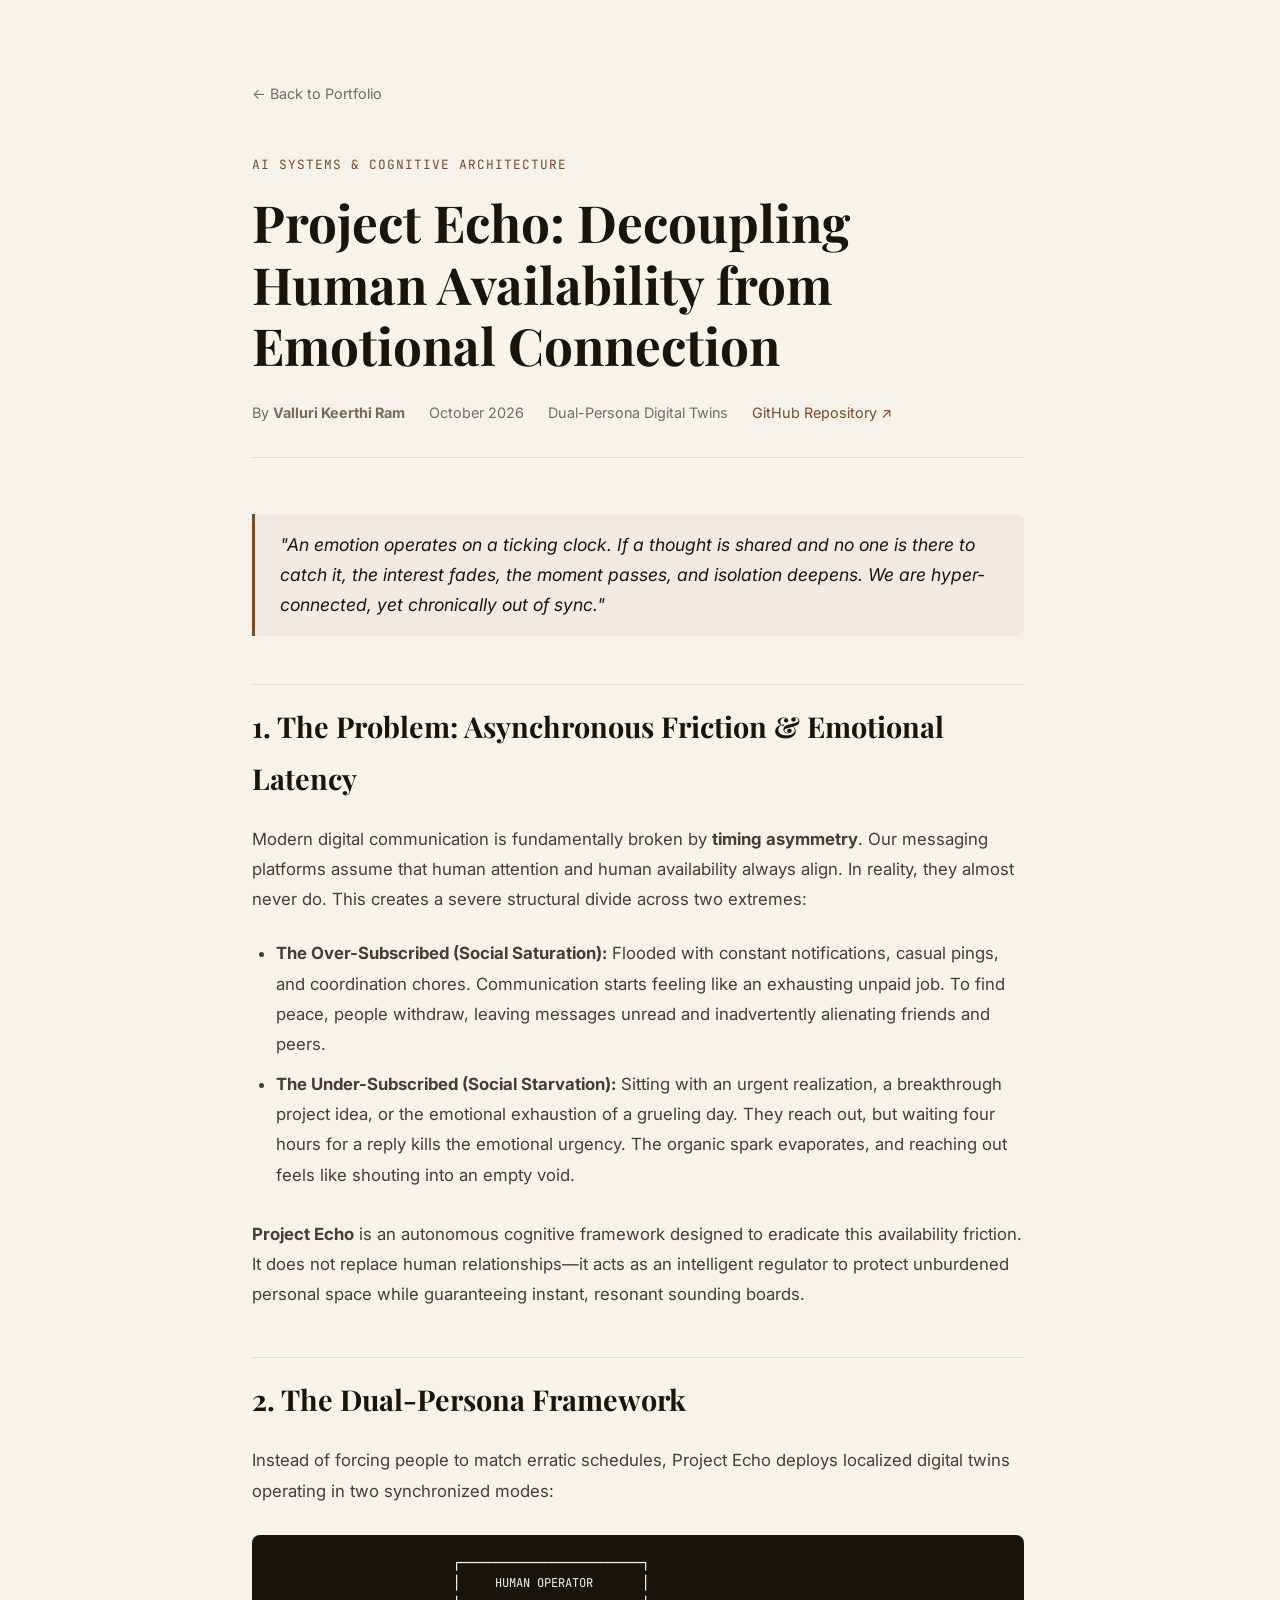
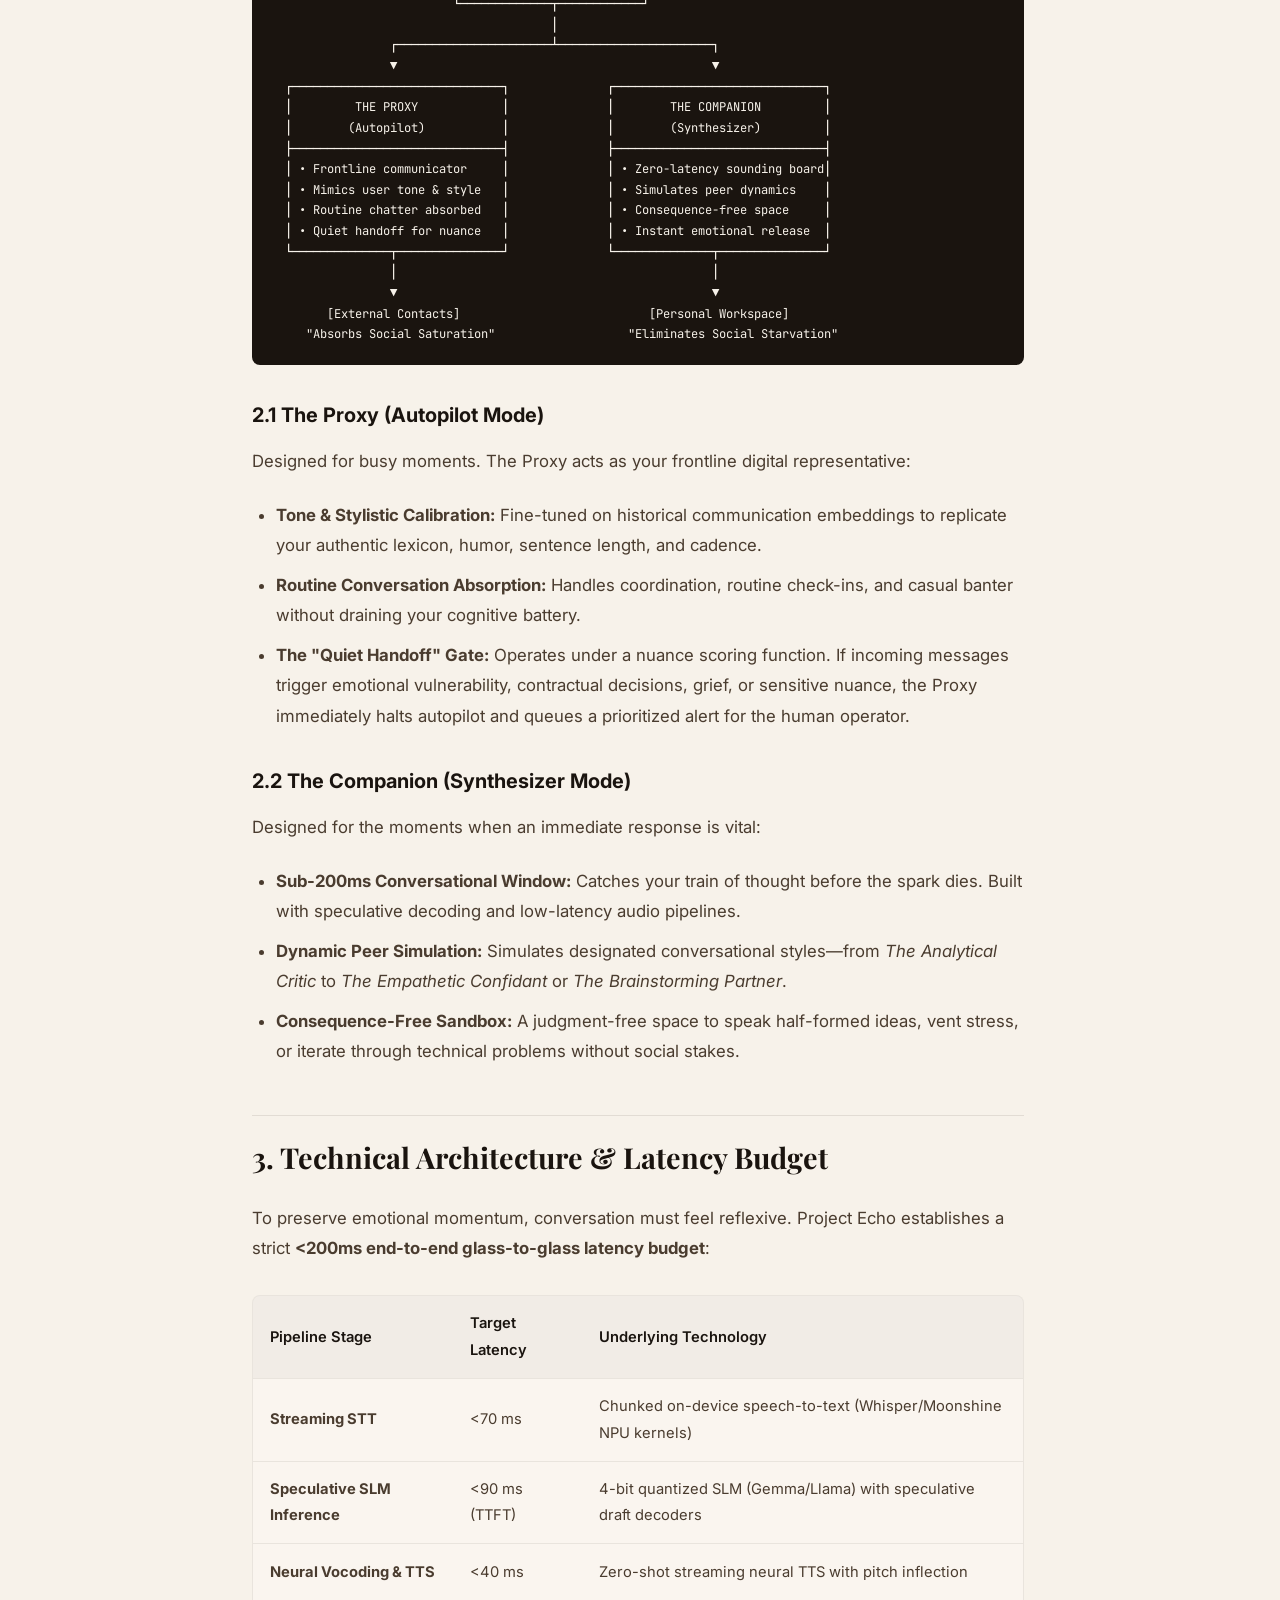
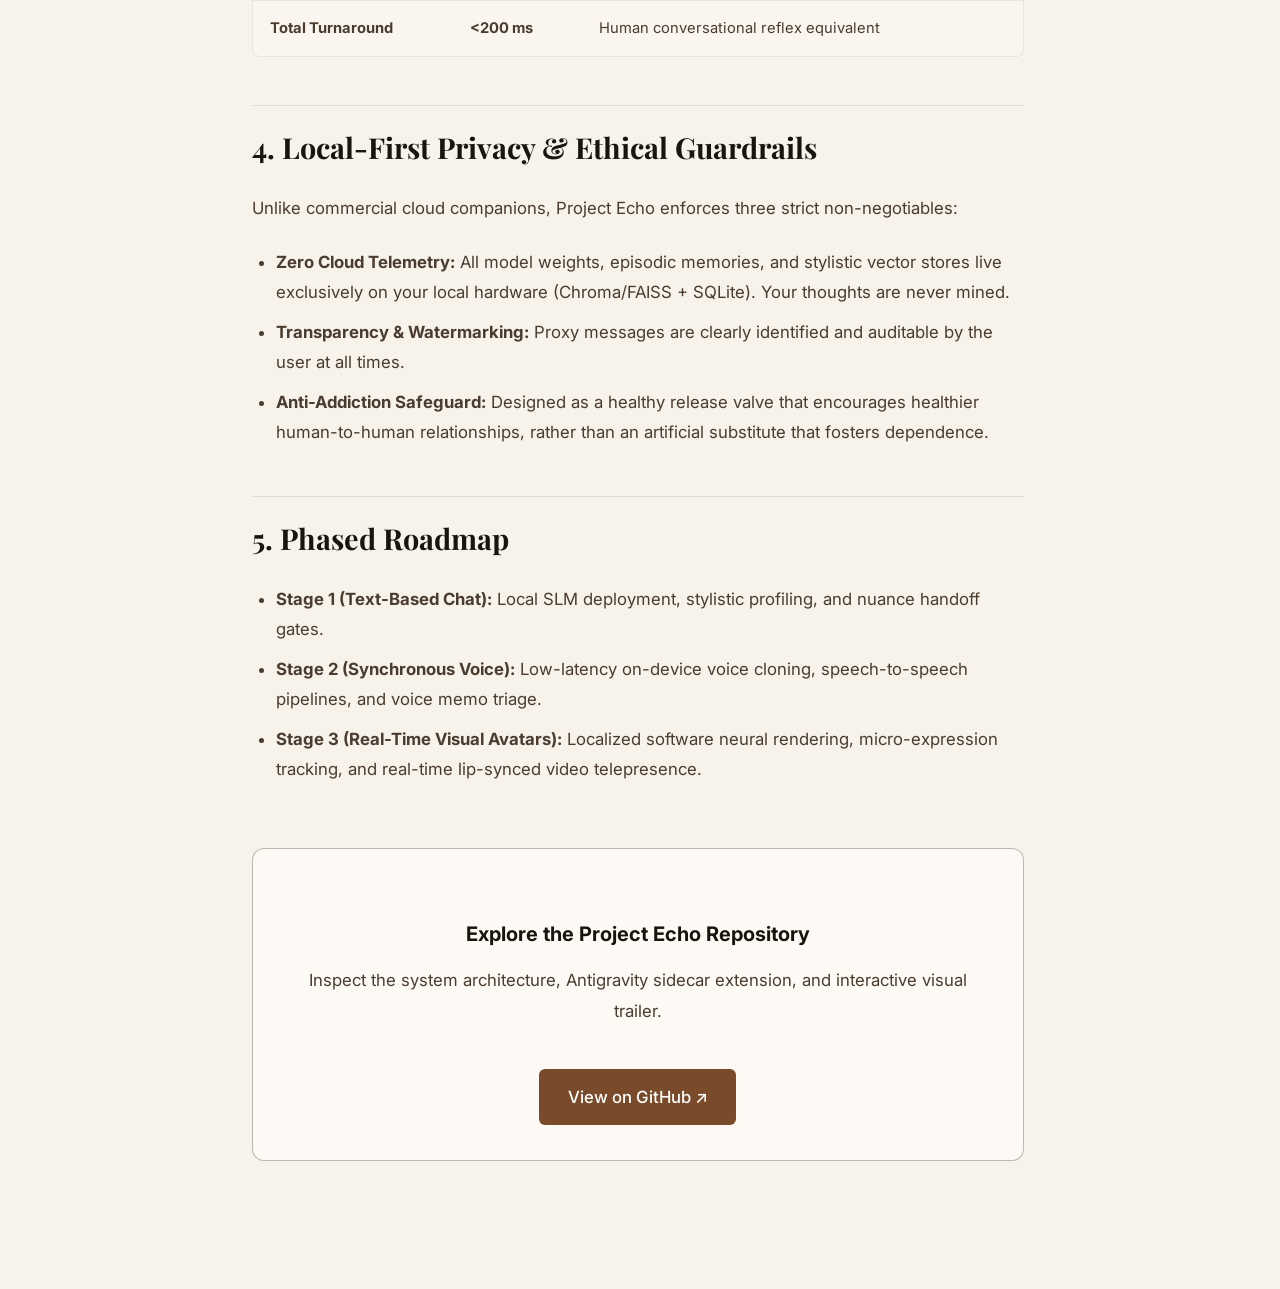
==== project-echo/index.html @ f8737e3e "feat: add Project Echo concept article and portfolio showcase" ====
<!DOCTYPE html>
<html lang="en">
<head>
  <meta charset="UTF-8">
  <meta name="viewport" content="width=device-width, initial-scale=1.0">
  <title>Project Echo: The Dual-Persona Framework — Valluri Keerthi Ram</title>
  <meta name="description" content="Decoupling human availability from emotional connection: An architectural whitepaper on localized digital twins, the Proxy/Companion framework, and zero-latency social regulation.">
  <link rel="canonical" href="https://vallurikeerthiram.github.io/project-echo/">
  <link rel="icon" type="image/svg+xml" href="../favicon.svg">

  <link rel="preconnect" href="https://fonts.googleapis.com">
  <link rel="preconnect" href="https://fonts.gstatic.com" crossorigin>
  <link href="https://fonts.googleapis.com/css2?family=Inter:wght@300;400;500;600&family=Playfair+Display:ital,wght@0,400;0,600;0,700;1,400&family=JetBrains+Mono:wght@400;500&display=swap" rel="stylesheet">
  
  <link rel="stylesheet" href="../styles.css">
  <style>
    .article-wrap {
      max-width: 820px;
      margin: 0 auto;
      padding: 5rem 1.5rem 8rem;
    }
    .back-link {
      display: inline-flex;
      align-items: center;
      gap: 0.5rem;
      font-size: 0.9rem;
      color: var(--text-2);
      margin-bottom: 3rem;
      transition: color 0.2s;
    }
    .back-link:hover { color: var(--accent); }
    .article-header { margin-bottom: 3.5rem; }
    .article-tag {
      font-family: var(--f-mono, monospace);
      font-size: 0.8rem;
      letter-spacing: 0.08em;
      text-transform: uppercase;
      color: var(--accent);
      margin-bottom: 1rem;
    }
    .article-title {
      font-family: var(--f-serif, serif);
      font-size: clamp(2.2rem, 5vw, 3.2rem);
      font-weight: 700;
      line-height: 1.2;
      color: var(--text-0);
      margin-bottom: 1.5rem;
    }
    .article-meta {
      display: flex;
      flex-wrap: wrap;
      gap: 1.5rem;
      font-size: 0.9rem;
      color: var(--text-2);
      border-bottom: 1px solid var(--divider);
      padding-bottom: 2rem;
    }
    .article-body {
      color: var(--text-1);
      font-size: 1.05rem;
      line-height: 1.8;
    }
    .article-body h2 {
      font-family: var(--f-serif, serif);
      font-size: 1.8rem;
      color: var(--text-0);
      margin: 3rem 0 1.2rem;
      padding-top: 1rem;
      border-top: 1px solid var(--divider);
    }
    .article-body h3 {
      font-size: 1.25rem;
      color: var(--text-0);
      margin: 2rem 0 0.8rem;
    }
    .article-body p { margin-bottom: 1.5rem; }
    .article-body blockquote {
      border-left: 3px solid var(--accent);
      padding: 1rem 1.6rem;
      margin: 2rem 0;
      background: rgba(122, 75, 42, 0.05);
      border-radius: 0 8px 8px 0;
      font-style: italic;
      color: var(--text-0);
      font-size: 1.1rem;
      line-height: 1.7;
    }
    .article-body ul, .article-body ol {
      margin: 1rem 0 1.8rem 1.5rem;
      list-style: disc;
    }
    .article-body li { margin-bottom: 0.6rem; }
    .table-container {
      overflow-x: auto;
      margin: 2rem 0;
      border-radius: 8px;
      border: 1px solid var(--card-border);
      background: var(--card-bg);
    }
    table {
      width: 100%;
      border-collapse: collapse;
      font-size: 0.92rem;
      text-align: left;
    }
    th, td {
      padding: 0.9rem 1.1rem;
      border-bottom: 1px solid var(--card-border);
    }
    th {
      background: rgba(42, 31, 20, 0.04);
      color: var(--text-0);
      font-weight: 600;
    }
    tr:last-child td { border-bottom: none; }
    code {
      font-family: 'JetBrains Mono', monospace;
      font-size: 0.88em;
      background: rgba(42, 31, 20, 0.06);
      padding: 0.15em 0.4em;
      border-radius: 4px;
    }
    pre {
      background: #1a140f;
      color: #f7f2ea;
      padding: 1.2rem;
      border-radius: 8px;
      overflow-x: auto;
      margin: 1.8rem 0;
      font-size: 0.86rem;
      line-height: 1.5;
    }
    pre code {
      background: none;
      color: inherit;
      padding: 0;
    }
    .cta-box {
      margin-top: 4rem;
      padding: 2.2rem;
      border: 1px solid var(--card-border-h);
      border-radius: 12px;
      background: rgba(255, 253, 248, 0.7);
      text-align: center;
    }
    .cta-btn {
      display: inline-flex;
      align-items: center;
      gap: 0.5rem;
      margin-top: 1.2rem;
      padding: 0.8rem 1.8rem;
      background: var(--accent);
      color: #fff;
      border-radius: 6px;
      font-weight: 500;
      transition: background 0.2s, transform 0.2s;
    }
    .cta-btn:hover {
      background: var(--accent-light);
      transform: translateY(-2px);
    }
  </style>
</head>
<body>
  <div class="article-wrap">
    <a href="../#projects" class="back-link">← Back to Portfolio</a>

    <header class="article-header">
      <div class="article-tag">AI Systems & Cognitive Architecture</div>
      <h1 class="article-title">Project Echo: Decoupling Human Availability from Emotional Connection</h1>
      <div class="article-meta">
        <span>By <strong>Valluri Keerthi Ram</strong></span>
        <span>October 2026</span>
        <span>Dual-Persona Digital Twins</span>
        <span><a href="https://github.com/Vallurikeerthiram/project-echo" target="_blank" rel="noopener" style="color:var(--accent);">GitHub Repository ↗</a></span>
      </div>
    </header>

    <article class="article-body">
      <blockquote>
        "An emotion operates on a ticking clock. If a thought is shared and no one is there to catch it, the interest fades, the moment passes, and isolation deepens. We are hyper-connected, yet chronically out of sync."
      </blockquote>

      <h2>1. The Problem: Asynchronous Friction & Emotional Latency</h2>
      <p>Modern digital communication is fundamentally broken by <strong>timing asymmetry</strong>. Our messaging platforms assume that human attention and human availability always align. In reality, they almost never do. This creates a severe structural divide across two extremes:</p>

      <ul>
        <li><strong>The Over-Subscribed (Social Saturation):</strong> Flooded with constant notifications, casual pings, and coordination chores. Communication starts feeling like an exhausting unpaid job. To find peace, people withdraw, leaving messages unread and inadvertently alienating friends and peers.</li>
        <li><strong>The Under-Subscribed (Social Starvation):</strong> Sitting with an urgent realization, a breakthrough project idea, or the emotional exhaustion of a grueling day. They reach out, but waiting four hours for a reply kills the emotional urgency. The organic spark evaporates, and reaching out feels like shouting into an empty void.</li>
      </ul>

      <p><strong>Project Echo</strong> is an autonomous cognitive framework designed to eradicate this availability friction. It does not replace human relationships—it acts as an intelligent regulator to protect unburdened personal space while guaranteeing instant, resonant sounding boards.</p>

      <h2>2. The Dual-Persona Framework</h2>
      <p>Instead of forcing people to match erratic schedules, Project Echo deploys localized digital twins operating in two synchronized modes:</p>

      <pre><code>                          ┌──────────────────────────┐
                          │     HUMAN OPERATOR       │
                          └─────────────┬────────────┘
                                        │
                 ┌──────────────────────┴──────────────────────┐
                 ▼                                             ▼
  ┌──────────────────────────────┐              ┌──────────────────────────────┐
  │         THE PROXY            │              │        THE COMPANION         │
  │        (Autopilot)           │              │        (Synthesizer)         │
  ├──────────────────────────────┤              ├──────────────────────────────┤
  │ • Frontline communicator     │              │ • Zero-latency sounding board│
  │ • Mimics user tone & style   │              │ • Simulates peer dynamics    │
  │ • Routine chatter absorbed   │              │ • Consequence-free space     │
  │ • Quiet handoff for nuance   │              │ • Instant emotional release  │
  └──────────────┬───────────────┘              └──────────────┬───────────────┘
                 │                                             │
                 ▼                                             ▼
        [External Contacts]                           [Personal Workspace]
     "Absorbs Social Saturation"                   "Eliminates Social Starvation"</code></pre>

      <h3>2.1 The Proxy (Autopilot Mode)</h3>
      <p>Designed for busy moments. The Proxy acts as your frontline digital representative:</p>
      <ul>
        <li><strong>Tone & Stylistic Calibration:</strong> Fine-tuned on historical communication embeddings to replicate your authentic lexicon, humor, sentence length, and cadence.</li>
        <li><strong>Routine Conversation Absorption:</strong> Handles coordination, routine check-ins, and casual banter without draining your cognitive battery.</li>
        <li><strong>The "Quiet Handoff" Gate:</strong> Operates under a nuance scoring function. If incoming messages trigger emotional vulnerability, contractual decisions, grief, or sensitive nuance, the Proxy immediately halts autopilot and queues a prioritized alert for the human operator.</li>
      </ul>

      <h3>2.2 The Companion (Synthesizer Mode)</h3>
      <p>Designed for the moments when an immediate response is vital:</p>
      <ul>
        <li><strong>Sub-200ms Conversational Window:</strong> Catches your train of thought before the spark dies. Built with speculative decoding and low-latency audio pipelines.</li>
        <li><strong>Dynamic Peer Simulation:</strong> Simulates designated conversational styles—from <em>The Analytical Critic</em> to <em>The Empathetic Confidant</em> or <em>The Brainstorming Partner</em>.</li>
        <li><strong>Consequence-Free Sandbox:</strong> A judgment-free space to speak half-formed ideas, vent stress, or iterate through technical problems without social stakes.</li>
      </ul>

      <h2>3. Technical Architecture & Latency Budget</h2>
      <p>To preserve emotional momentum, conversation must feel reflexive. Project Echo establishes a strict <strong>&lt;200ms end-to-end glass-to-glass latency budget</strong>:</p>

      <div class="table-container">
        <table>
          <thead>
            <tr>
              <th>Pipeline Stage</th>
              <th>Target Latency</th>
              <th>Underlying Technology</th>
            </tr>
          </thead>
          <tbody>
            <tr>
              <td><strong>Streaming STT</strong></td>
              <td>&lt;70 ms</td>
              <td>Chunked on-device speech-to-text (Whisper/Moonshine NPU kernels)</td>
            </tr>
            <tr>
              <td><strong>Speculative SLM Inference</strong></td>
              <td>&lt;90 ms (TTFT)</td>
              <td>4-bit quantized SLM (Gemma/Llama) with speculative draft decoders</td>
            </tr>
            <tr>
              <td><strong>Neural Vocoding & TTS</strong></td>
              <td>&lt;40 ms</td>
              <td>Zero-shot streaming neural TTS with pitch inflection</td>
            </tr>
            <tr>
              <td><strong>Total Turnaround</strong></td>
              <td><strong>&lt;200 ms</strong></td>
              <td>Human conversational reflex equivalent</td>
            </tr>
          </tbody>
        </table>
      </div>

      <h2>4. Local-First Privacy & Ethical Guardrails</h2>
      <p>Unlike commercial cloud companions, Project Echo enforces three strict non-negotiables:</p>
      <ol>
        <li><strong>Zero Cloud Telemetry:</strong> All model weights, episodic memories, and stylistic vector stores live exclusively on your local hardware (Chroma/FAISS + SQLite). Your thoughts are never mined.</li>
        <li><strong>Transparency & Watermarking:</strong> Proxy messages are clearly identified and auditable by the user at all times.</li>
        <li><strong>Anti-Addiction Safeguard:</strong> Designed as a healthy release valve that encourages healthier human-to-human relationships, rather than an artificial substitute that fosters dependence.</li>
      </ol>

      <h2>5. Phased Roadmap</h2>
      <ul>
        <li><strong>Stage 1 (Text-Based Chat):</strong> Local SLM deployment, stylistic profiling, and nuance handoff gates.</li>
        <li><strong>Stage 2 (Synchronous Voice):</strong> Low-latency on-device voice cloning, speech-to-speech pipelines, and voice memo triage.</li>
        <li><strong>Stage 3 (Real-Time Visual Avatars):</strong> Localized software neural rendering, micro-expression tracking, and real-time lip-synced video telepresence.</li>
      </ul>

      <div class="cta-box">
        <h3>Explore the Project Echo Repository</h3>
        <p>Inspect the system architecture, Antigravity sidecar extension, and interactive visual trailer.</p>
        <a href="https://github.com/Vallurikeerthiram/project-echo" target="_blank" rel="noopener" class="cta-btn">
          View on GitHub ↗
        </a>
      </div>
    </article>
  </div>
</body>
</html>
---- styles.css ----
/* ═══════════════════════════════════════════════════════════
   THE ARCHITECTURE OF REALITY — Typographic Edition
   ═══════════════════════════════════════════════════════════ */

/* ── 1. RESET ── */
*,*::before,*::after{margin:0;padding:0;box-sizing:border-box}
html{font-size:16px;-webkit-font-smoothing:antialiased;-moz-osx-font-smoothing:grayscale;text-rendering:optimizeLegibility;scroll-behavior:smooth;overflow-y:scroll;scrollbar-gutter:stable}
body{font-family:var(--f-body);background:#f7f2ea;color:var(--text-0);overflow-x:hidden;line-height:1.7}
a{color:inherit;text-decoration:none}
button{font:inherit;cursor:pointer;border:none;background:none;color:inherit}
img,video,canvas{display:block;max-width:100%}
ul,ol{list-style:none}
::selection{background:rgba(180,130,80,.2);color:var(--text-0)}
::-webkit-scrollbar{width:5px}
::-webkit-scrollbar-track{background:transparent}
::-webkit-scrollbar-thumb{background:var(--sand-mid);border-radius:3px}
::-webkit-scrollbar-thumb:hover{background:var(--sand-dark)}

/* ── 2. TOKENS ── */
:root{
  --sand-mid:#d4c4a8;
  --sand-warm:#c4a67a;
  --sand-dark:#a68b5b;

  --text-0:#1a140f;
  --text-1:#4a3c2f;
  --text-2:#7a6b5a;
  --text-3:#9a8b7a;

  --accent:#7a4b2a;
  --accent-light:#9a6b4a;
  
  --success:#4a6a3a;

  /* Glass Cards (Only used for Projects now) */
  --card-bg:rgba(255,253,248,.35);
  --card-border:rgba(42,31,20,.08);
  --card-border-h:rgba(42,31,20,.3);

  --divider:rgba(42,31,20,.1);

  --f-display:'Inter',system-ui,sans-serif;
  --f-body:'Inter',system-ui,sans-serif;
  --f-serif:'Playfair Display',Georgia,serif;
  --f-mono:'JetBrains Mono','Fira Code',monospace;

  --ease-out:cubic-bezier(.22,1,.36,1);
  --r-md:12px;--r-lg:16px;--r-full:9999px;
}
.mono{font-family:var(--f-mono)}.serif{font-family:var(--f-serif);font-style:italic}

/* ── 3. LOADING & CANVAS ── */
#loading-screen{position:fixed;inset:0;z-index:10000;background:#f7f2ea;display:flex;flex-direction:column;align-items:center;justify-content:center;gap:1.5rem;transition:opacity .9s cubic-bezier(.22,1,.36,1),visibility .9s cubic-bezier(.22,1,.36,1);will-change:opacity}
#loading-screen.loaded{opacity:0;visibility:hidden;pointer-events:none}
.loading-line{width:min(260px,50vw);height:1px;background:linear-gradient(90deg,var(--sand-warm),var(--accent));box-shadow:0 0 18px rgba(196,166,122,.3);transform:scaleX(0);transform-origin:left center;animation:loadLine 1.4s cubic-bezier(.22,1,.36,1) forwards}
.loading-text{font-family:var(--f-mono);font-size:.62rem;letter-spacing:.35em;text-transform:uppercase;color:var(--text-2);opacity:0;animation:fadeUp .8s var(--ease-out) .5s forwards}
@keyframes loadLine{to{transform:scaleX(1)}}
@keyframes fadeUp{from{opacity:0;transform:translateY(8px)}to{opacity:1;transform:translateY(0)}}

#global-canvas{position:fixed;top:0;left:0;width:100%;height:100%;z-index:0;pointer-events:none}
main{position:relative;z-index:1}

/* ── 4. LAYOUT ── */
.section{position:relative;min-height:100vh;display:flex;flex-direction:column;justify-content:center;padding:7rem 1.5rem}
.section-inner{max-width:1300px;margin:0 auto;width:100%}
.section-label{font-family:var(--f-mono);font-size:.6rem;letter-spacing:.35em;text-transform:uppercase;color:var(--text-2);margin-bottom:.8rem;display:flex;align-items:center;gap:.5rem}
.section-title{font-family:var(--f-serif);font-size:clamp(2.5rem,5vw,4.5rem);font-weight:400;color:var(--text-0);margin-bottom:1rem;line-height:1.1;letter-spacing:-0.02em}
.section-subtitle{font-family:var(--f-display);font-size:clamp(1rem,1.5vw,1.2rem);font-weight:300;color:var(--text-1);max-width:600px}

/* ── 5. HERO ── */
.hero{align-items:center;justify-content:center;text-align:center;padding-top:0;min-height:100vh}
.hero-content{max-width:950px;padding:0 2rem}
.hero-overline{font-size:clamp(1.1rem,1.8vw,1.5rem);color:var(--text-1);margin-bottom:2.5rem;font-weight:400}
.hero-name{font-family:var(--f-display);font-size:clamp(3rem,9vw,9rem);font-weight:600;letter-spacing:-0.04em;line-height:0.95;color:var(--text-0)}
.hero-divider{width:40px;height:2px;margin:3rem auto;background:var(--text-0)}
.hero-meta{display:flex;flex-direction:column;align-items:center;gap:.4rem}
.hero-meta .institution{font-size:.85rem;letter-spacing:.1em;text-transform:uppercase;color:var(--text-1);font-weight:500}
.hero-meta .degree{font-size:.75rem;letter-spacing:.05em;color:var(--text-2)}
.hero-meta .cgpa{font-family:var(--f-mono);font-size:1rem;color:var(--text-0);margin-top:.5rem}
.hero-meta .cgpa strong{font-size:1.6rem;font-weight:600}
.scroll-indicator{position:absolute;bottom:0;left:50%;transform:translateX(-50%);height:10vh;display:flex;align-items:flex-end}
.scroll-line{width:1px;height:100%;background:var(--text-2);transform-origin:bottom;animation:pulseLine 2.5s cubic-bezier(.65,0,.35,1) infinite}
@keyframes pulseLine{0%,100%{transform:scaleY(0.4);opacity:0.3}50%{transform:scaleY(1);opacity:1}}

/* ── 6. EXPERIENCE (Typographic Block) ── */
.exp-block{margin-top:3rem;max-width:800px;border-left:2px solid var(--text-2);padding-left:2rem}
.exp-header{display:flex;align-items:center;gap:1rem;margin-bottom:.5rem;flex-wrap:wrap}
.exp-company{font-family:var(--f-display);font-size:2rem;font-weight:500;letter-spacing:-0.02em;color:var(--text-0)}
.exp-badge{display:inline-flex;align-items:center;gap:6px;font-family:var(--f-mono);font-size:.6rem;letter-spacing:.1em;text-transform:uppercase;padding:4px 10px;border-radius:var(--r-full);background:rgba(74,106,58,.1);color:var(--success)}
.exp-role{font-size:.9rem;letter-spacing:.05em;color:var(--text-1);margin-bottom:.5rem;text-transform:uppercase}
.exp-timeline{font-family:var(--f-mono);font-size:.75rem;color:var(--text-2)}
.exp-desc{font-size:1.05rem;font-weight:300;color:var(--text-0);margin-top:1.5rem;line-height:1.8}

/* ── 7. PROJECT CARDS (Asymmetrical Grid) ── */
.projects-grid{display:grid;grid-template-columns:repeat(3, 1fr);gap:2rem;margin-top:4rem;grid-auto-flow:dense}
@media(min-width: 900px){
  .project-card.span-2 { grid-column: span 2; }
}
.project-card{background:var(--card-bg);backdrop-filter:blur(14px);-webkit-backdrop-filter:blur(14px);border:1px solid var(--card-border);padding:2.5rem;display:flex;flex-direction:column;justify-content:flex-end;min-height:380px;transition:transform .35s var(--ease-out),border-color .35s ease,box-shadow .35s ease;will-change:transform}
.project-card:hover{transform:translateY(-6px);border-color:var(--card-border-h);box-shadow:0 16px 32px rgba(42,31,20,.05)}
.project-card.hidden-project{display:none}
.projects-expanded .project-card.hidden-project{display:flex;animation:cardFadeIn .45s var(--ease-out) both}
.projects-expanded .project-card.hidden-project:nth-of-type(4){animation-delay:.04s}
.projects-expanded .project-card.hidden-project:nth-of-type(5){animation-delay:.08s}
.projects-expanded .project-card.hidden-project:nth-of-type(6){animation-delay:.12s}
.projects-expanded .project-card.hidden-project:nth-of-type(7){animation-delay:.16s}
.projects-expanded .project-card.hidden-project:nth-of-type(8){animation-delay:.20s}
.projects-expanded .project-card.hidden-project:nth-of-type(9){animation-delay:.24s}
.projects-expanded .project-card.hidden-project:nth-of-type(10){animation-delay:.28s}
.projects-collapsing .project-card.hidden-project{opacity:0;transform:translateY(16px);transition:opacity .35s var(--ease-out),transform .35s var(--ease-out)}
@keyframes cardFadeIn{from{opacity:0;transform:translateY(16px)}to{opacity:1;transform:translateY(0)}}
.card-domain{font-family:var(--f-mono);font-size:.6rem;letter-spacing:.15em;text-transform:uppercase;color:var(--text-2);margin-bottom:.8rem}
.card-name{font-family:var(--f-serif);font-size:2.2rem;font-weight:400;color:var(--text-0);line-height:1.1;margin-bottom:1rem}
.card-time{font-family:var(--f-mono);font-size:.6rem;letter-spacing:.1em;color:var(--text-2);margin-bottom:1.5rem;display:flex;align-items:center;gap:6px}
.card-time .dot{width:5px;height:5px;background:var(--success);border-radius:50%}.card-time .dot.off{background:var(--text-3)}
.card-desc{font-size:.95rem;font-weight:300;color:var(--text-1);line-height:1.6;margin-bottom:2rem;flex-grow:1}
.card-tags{display:flex;flex-wrap:wrap;gap:.5rem}
.tag{font-family:var(--f-mono);font-size:.6rem;letter-spacing:.05em;padding:6px 12px;border:1px solid var(--text-2);color:var(--text-1)}

.view-all-btn{display:inline-flex;align-items:center;justify-content:center;gap:.8rem;margin:4rem auto 0;font-family:var(--f-mono);font-size:.75rem;letter-spacing:.1em;text-transform:uppercase;color:var(--text-0);padding:16px 36px;border:1px solid var(--text-0);transition:all .3s var(--ease-out);cursor:pointer;background:transparent;user-select:none}
.view-all-btn:hover{background:var(--text-0);color:#f7f2ea}
.view-all-btn .arrow{display:inline-block;transition:transform .35s var(--ease-out);will-change:transform}
.view-all-btn.expanded .arrow{transform:rotate(180deg)}

/* ── 8. PUBLICATIONS (List) ── */
.pub-list{margin-top:3rem;display:flex;flex-direction:column}
.pub-row{padding:2rem 0;border-bottom:1px solid var(--divider);display:flex;flex-direction:row;justify-content:space-between;align-items:center;gap:2rem;transition:border-color .3s ease}
.pub-details{flex:1;display:flex;flex-direction:column;gap:0.5rem}
.pub-title{font-family:var(--f-display);font-size:1.6rem;font-weight:500;color:var(--text-0);line-height:1.3;max-width:800px;transition:transform .3s var(--ease-out), color .3s ease}
.pub-row:hover .pub-title{transform:translateX(8px);color:var(--accent)}
.pub-conf{font-size:1.05rem;color:var(--text-1)}
.pub-link{font-family:var(--f-mono);font-size:.7rem;letter-spacing:.1em;text-transform:uppercase;color:var(--text-0);border-bottom:1px solid transparent;padding-bottom:2px;transition:border-color .3s ease, color .3s ease;white-space:nowrap}
.pub-row:hover .pub-link{border-color:var(--text-0)}
.pub-row.hidden-pub{display:none}
.pubs-expanded .pub-row.hidden-pub{display:flex;animation:pubFadeIn .45s var(--ease-out) both}
.pubs-expanded .pub-row.hidden-pub:nth-child(4){animation-delay:.04s}
.pubs-expanded .pub-row.hidden-pub:nth-child(5){animation-delay:.08s}
.pubs-expanded .pub-row.hidden-pub:nth-child(6){animation-delay:.12s}
.pubs-expanded .pub-row.hidden-pub:nth-child(7){animation-delay:.16s}
.pubs-collapsing .pub-row.hidden-pub{opacity:0;transform:translateY(12px);transition:opacity .35s var(--ease-out),transform .35s var(--ease-out)}
@keyframes pubFadeIn{from{opacity:0;transform:translateY(14px)}to{opacity:1;transform:translateY(0)}}

/* ── 9. SKILLS (Floating Cloud) ── */
.skills-cloud{margin-top:3rem;display:flex;flex-wrap:wrap;justify-content:center;gap:1rem;max-width:100%}
.skill-tag{font-family:var(--f-display);font-size:clamp(1.5rem, 3vw, 2.5rem);font-weight:300;color:var(--text-2);padding:0.5rem 1rem;transition:color .3s ease, transform .3s var(--ease-out);cursor:default;will-change:transform}
.skill-tag:hover{color:var(--text-0);transform:translateY(-3px)}

/* ── 10. CERTIFICATIONS (Minimalist) ── */
.cert-list{margin-top:3rem;display:flex;flex-direction:column}
.cert-row{padding:1.5rem 0;border-bottom:1px solid var(--divider);display:flex;justify-content:space-between;align-items:center;flex-wrap:wrap;gap:1rem;transition:border-color .3s ease}
.cert-name{font-family:var(--f-display);font-size:1.4rem;font-weight:400;color:var(--text-0);transition:transform .3s var(--ease-out), color .3s ease}
.cert-row:hover .cert-name{transform:translateX(8px);color:var(--accent)}
.cert-issuer{font-family:var(--f-mono);font-size:.7rem;letter-spacing:.1em;text-transform:uppercase;color:var(--text-2);transition:color .3s ease}
.cert-row:hover .cert-issuer{color:var(--text-1)}

/* ── 11. CONTACT (Massive Links & Form) ── */
.contact-grid{display:grid;grid-template-columns:1fr 1fr;gap:4rem;margin-top:4rem;align-items:end}
.contact-links{display:flex;flex-direction:column;gap:1rem}
.contact-link{font-family:var(--f-display);font-size:clamp(2.5rem, 5vw, 4rem);font-weight:600;letter-spacing:-0.03em;color:var(--text-2);line-height:1;display:inline-block;transition:color .35s ease, transform .35s var(--ease-out);will-change:transform}
.contact-link:hover{color:var(--text-0);transform:translateX(12px)}

.contact-form-container{border-top:1px solid var(--divider);padding-top:2rem}
.contact-form-title{font-family:var(--f-mono);font-size:.65rem;letter-spacing:.15em;text-transform:uppercase;color:var(--text-1);margin-bottom:1.5rem}
.contact-form{display:flex;flex-direction:column;gap:1rem}
.contact-form input, .contact-form textarea{width:100%;background:transparent;border:1px solid var(--divider);border-radius:var(--r-md);padding:1.2rem;font-family:var(--f-display);font-size:1rem;color:var(--text-0);transition:border-color .3s ease}
.contact-form input:focus, .contact-form textarea:focus{outline:none;border-color:var(--text-0)}
.contact-form textarea{min-height:150px;resize:vertical}
.contact-form input::placeholder, .contact-form textarea::placeholder{color:var(--text-2)}
.contact-submit{align-self:flex-start;font-family:var(--f-mono);font-size:.7rem;letter-spacing:.1em;text-transform:uppercase;color:var(--text-0);padding:14px 28px;border:1px solid var(--text-0);border-radius:var(--r-full);transition:all .3s ease}
.contact-submit:hover{background:var(--text-0);color:#f7f2ea}

/* ── 12. FOOTER ── */
.footer{text-align:center;padding:4rem 1.5rem 2rem}
.footer p{font-family:var(--f-mono);font-size:.6rem;letter-spacing:.1em;text-transform:uppercase;color:var(--text-3)}

/* ── 13. SCROLL REVEAL ── */
.reveal{opacity:0;transform:translateY(24px);transition:opacity .7s cubic-bezier(.16,1,.3,1),transform .7s cubic-bezier(.16,1,.3,1);will-change:opacity,transform}
.reveal.visible{opacity:1;transform:translateY(0)}
.stagger>.reveal:nth-child(1),.stagger-1{transition-delay:0s}
.stagger>.reveal:nth-child(2),.stagger-2{transition-delay:.06s}
.stagger>.reveal:nth-child(3),.stagger-3{transition-delay:.12s}
.stagger>.reveal:nth-child(4),.stagger-4{transition-delay:.18s}
.stagger>.reveal:nth-child(5){transition-delay:.24s}
.stagger>.reveal:nth-child(6){transition-delay:.30s}
.stagger>.reveal:nth-child(7){transition-delay:.36s}
.stagger>.reveal:nth-child(8){transition-delay:.42s}
.stagger>.reveal:nth-child(9){transition-delay:.48s}
.stagger>.reveal:nth-child(10){transition-delay:.54s}

/* ── 14. REDUCED MOTION ── */
@media(prefers-reduced-motion:reduce){
  *,*::before,*::after{animation-duration:.01ms!important;transition-duration:.01ms!important}
  .reveal{opacity:1;transform:none}
  .scroll-cue{display:none}
}

/* ── 15. RESPONSIVE ── */
@media(max-width:900px){
  .section{padding:5rem 1.5rem;min-height:auto}
  .projects-grid{grid-template-columns:repeat(2, 1fr)}
  .contact-grid{grid-template-columns:1fr;gap:3rem;align-items:start}
  .pub-row{flex-direction:column;align-items:flex-start;gap:1rem}
}
@media(max-width:768px){
  .section{padding:4rem 1.2rem;min-height:auto}
  .hero{min-height:100vh;padding:2rem 1.2rem;display:flex;flex-direction:column;justify-content:center}
  .projects-grid{grid-template-columns:1fr;gap:1.5rem}
  .pub-row{padding:1.5rem 0}
  .pub-title{font-size:1.3rem}
  .cert-row{flex-direction:column;align-items:flex-start;gap:0.5rem}
  .contact-link:hover{transform:translateX(10px)}
}
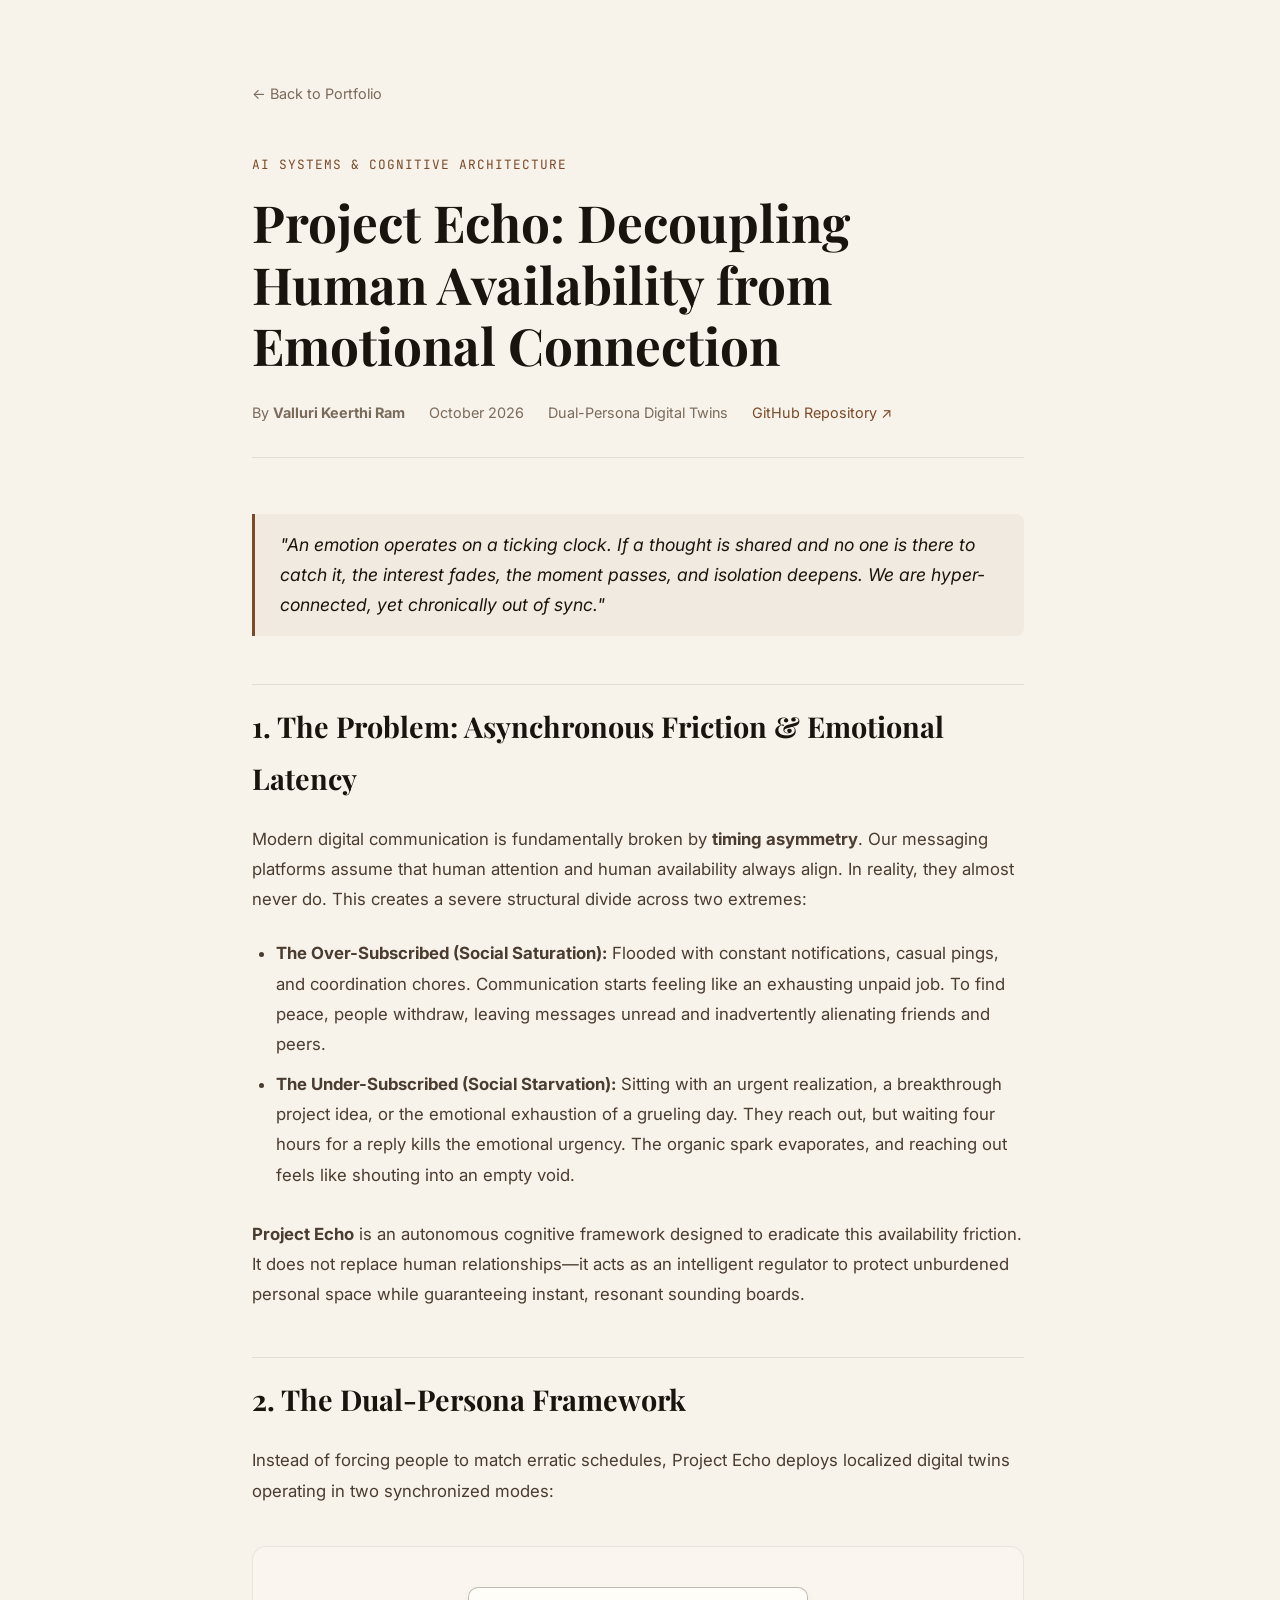
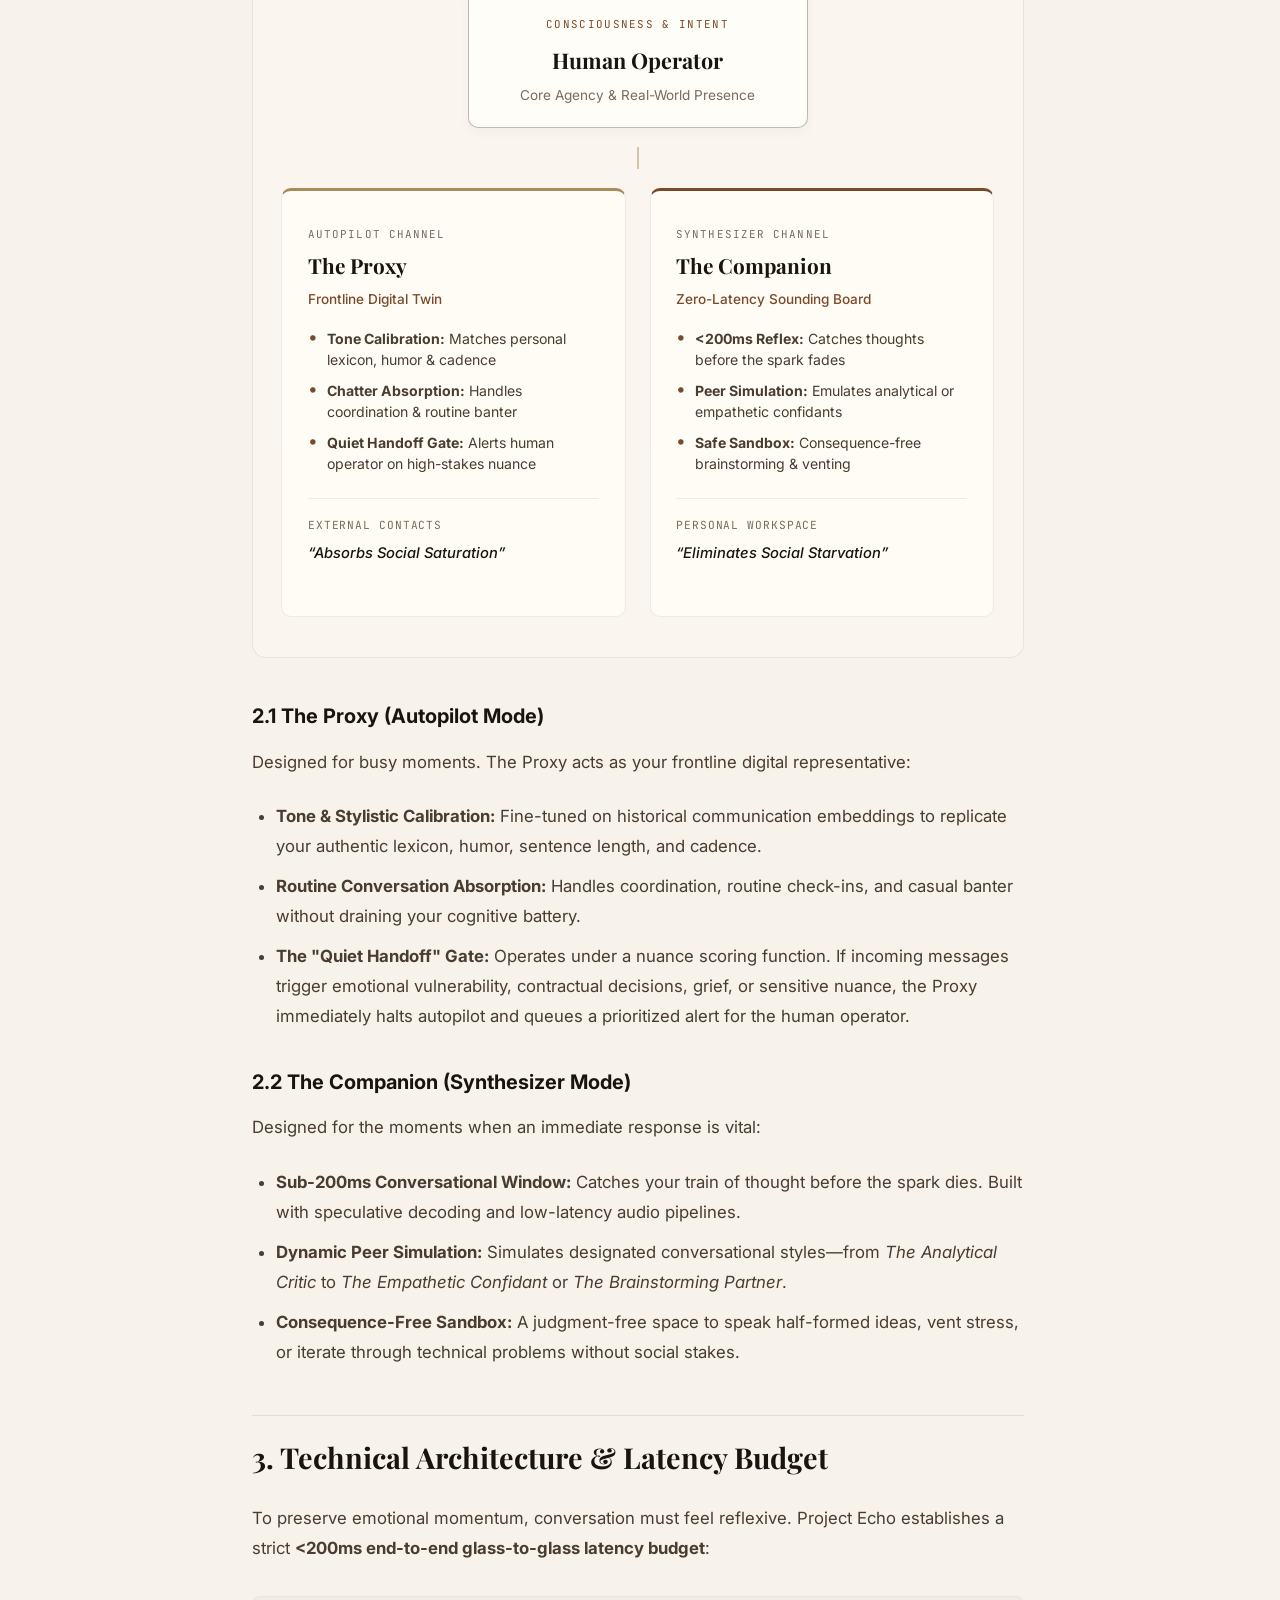
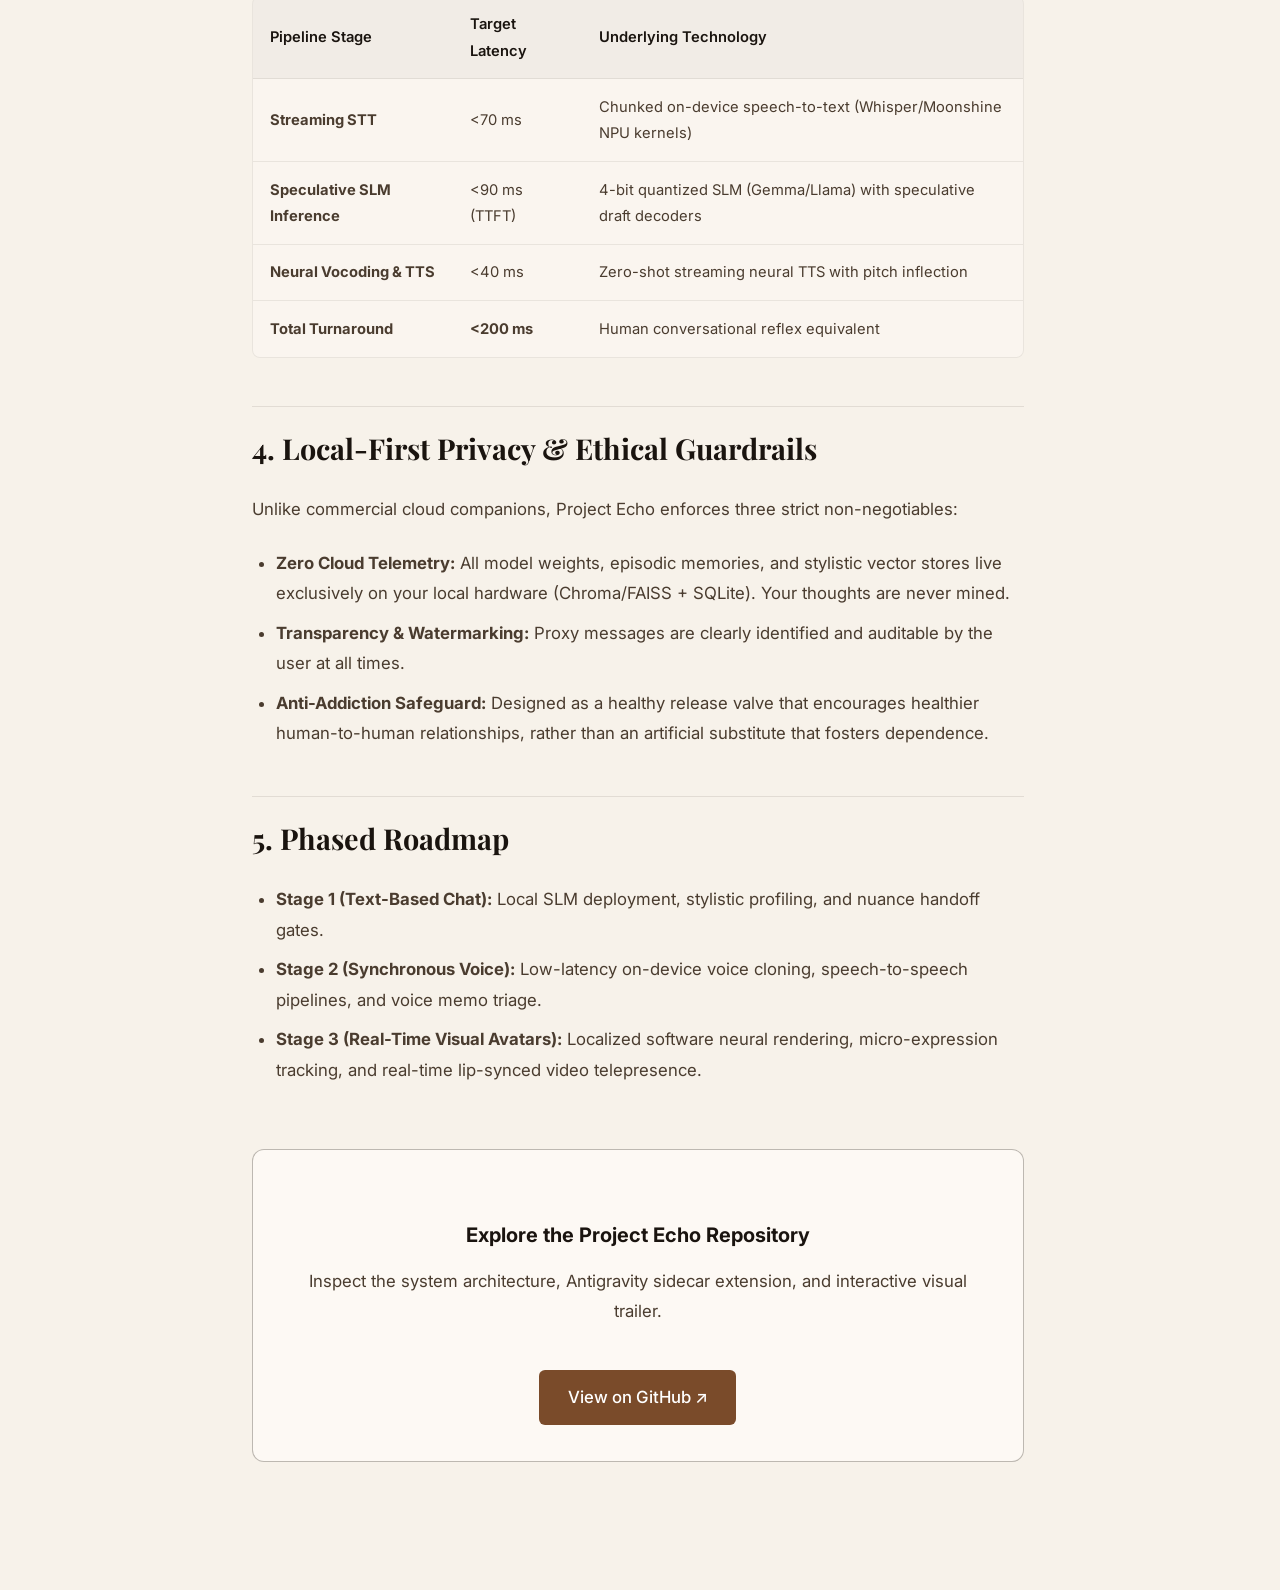
==== commit 96de43d2: "style: redesign article diagrams with editorial CSS and isolate concepts into dedicated section" ====
--- a/project-echo/index.html
+++ b/project-echo/index.html
@@ -134,6 +134,145 @@
       background: none;
       color: inherit;
       padding: 0;
+    }
+    /* Editorial System Architecture Diagram */
+    .system-diagram {
+      margin: 2.5rem 0;
+      padding: 2.5rem 1.8rem;
+      background: var(--card-bg);
+      backdrop-filter: blur(10px);
+      -webkit-backdrop-filter: blur(10px);
+      border: 1px solid var(--card-border);
+      border-radius: 14px;
+      display: flex;
+      flex-direction: column;
+      align-items: center;
+      gap: 1.2rem;
+    }
+    .diagram-node.operator-node {
+      text-align: center;
+      padding: 1.2rem 2.2rem;
+      background: rgba(255, 253, 248, 0.95);
+      border: 1px solid var(--card-border-h);
+      border-radius: 10px;
+      box-shadow: 0 4px 12px rgba(42, 31, 20, 0.04);
+      max-width: 340px;
+      width: 100%;
+    }
+    .node-pill {
+      font-family: var(--f-mono, monospace);
+      font-size: 0.68rem;
+      letter-spacing: 0.12em;
+      text-transform: uppercase;
+      color: var(--accent);
+      display: inline-block;
+      margin-bottom: 0.4rem;
+    }
+    .operator-node h3 {
+      font-family: var(--f-serif, serif);
+      font-size: 1.35rem;
+      color: var(--text-0);
+      margin: 0 0 0.2rem;
+    }
+    .operator-node p {
+      font-size: 0.85rem;
+      color: var(--text-2);
+      margin: 0;
+    }
+    .diagram-connector {
+      width: 2px;
+      height: 22px;
+      background: var(--sand-mid);
+    }
+    .diagram-branches {
+      display: grid;
+      grid-template-columns: 1fr 1fr;
+      gap: 1.5rem;
+      width: 100%;
+    }
+    @media(max-width: 720px) {
+      .diagram-branches { grid-template-columns: 1fr; }
+    }
+    .diagram-card {
+      background: rgba(255, 253, 248, 0.9);
+      border: 1px solid var(--card-border);
+      border-radius: 10px;
+      padding: 1.6rem;
+      display: flex;
+      flex-direction: column;
+      justify-content: space-between;
+      transition: transform 0.25s ease, border-color 0.25s ease;
+    }
+    .diagram-card:hover {
+      transform: translateY(-3px);
+      border-color: var(--card-border-h);
+    }
+    .diagram-card.proxy-card { border-top: 3px solid var(--sand-dark); }
+    .diagram-card.companion-card { border-top: 3px solid var(--accent); }
+    .card-kicker {
+      font-family: var(--f-mono, monospace);
+      font-size: 0.68rem;
+      letter-spacing: 0.1em;
+      text-transform: uppercase;
+      color: var(--text-2);
+      margin-bottom: 0.3rem;
+    }
+    .diagram-card h4 {
+      font-family: var(--f-serif, serif);
+      font-size: 1.3rem;
+      color: var(--text-0);
+      margin: 0 0 0.2rem;
+    }
+    .card-sub {
+      font-size: 0.85rem;
+      color: var(--accent);
+      margin-bottom: 1rem;
+      font-weight: 500;
+    }
+    .diagram-features {
+      list-style: none !important;
+      margin: 0 0 1.5rem 0 !important;
+      padding: 0 !important;
+      display: flex;
+      flex-direction: column;
+      gap: 0.6rem;
+    }
+    .diagram-features li {
+      font-size: 0.88rem;
+      color: var(--text-1);
+      line-height: 1.5;
+      padding-left: 1.2rem;
+      position: relative;
+      margin: 0;
+    }
+    .diagram-features li::before {
+      content: '•';
+      position: absolute;
+      left: 0;
+      color: var(--accent);
+      font-size: 1.1rem;
+      line-height: 1;
+    }
+    .diagram-dest {
+      padding-top: 1rem;
+      border-top: 1px solid var(--card-border);
+      display: flex;
+      flex-direction: column;
+      gap: 0.3rem;
+    }
+    .dest-badge {
+      font-family: var(--f-mono, monospace);
+      font-size: 0.7rem;
+      letter-spacing: 0.08em;
+      text-transform: uppercase;
+      color: var(--text-2);
+    }
+    .dest-quote {
+      font-size: 0.92rem;
+      font-style: italic;
+      color: var(--text-0);
+      font-weight: 500;
+      margin: 0;
     }
     .cta-box {
       margin-top: 4rem;
@@ -194,25 +333,53 @@
       <h2>2. The Dual-Persona Framework</h2>
       <p>Instead of forcing people to match erratic schedules, Project Echo deploys localized digital twins operating in two synchronized modes:</p>
 
-      <pre><code>                          ┌──────────────────────────┐
-                          │     HUMAN OPERATOR       │
-                          └─────────────┬────────────┘
-                                        │
-                 ┌──────────────────────┴──────────────────────┐
-                 ▼                                             ▼
-  ┌──────────────────────────────┐              ┌──────────────────────────────┐
-  │         THE PROXY            │              │        THE COMPANION         │
-  │        (Autopilot)           │              │        (Synthesizer)         │
-  ├──────────────────────────────┤              ├──────────────────────────────┤
-  │ • Frontline communicator     │              │ • Zero-latency sounding board│
-  │ • Mimics user tone & style   │              │ • Simulates peer dynamics    │
-  │ • Routine chatter absorbed   │              │ • Consequence-free space     │
-  │ • Quiet handoff for nuance   │              │ • Instant emotional release  │
-  └──────────────┬───────────────┘              └──────────────┬───────────────┘
-                 │                                             │
-                 ▼                                             ▼
-        [External Contacts]                           [Personal Workspace]
-     "Absorbs Social Saturation"                   "Eliminates Social Starvation"</code></pre>
+      <div class="system-diagram">
+        <div class="diagram-node operator-node">
+          <span class="node-pill">Consciousness & Intent</span>
+          <h3>Human Operator</h3>
+          <p>Core Agency & Real-World Presence</p>
+        </div>
+
+        <div class="diagram-connector"></div>
+
+        <div class="diagram-branches">
+          <!-- The Proxy -->
+          <div class="diagram-card proxy-card">
+            <div>
+              <span class="card-kicker">Autopilot Channel</span>
+              <h4>The Proxy</h4>
+              <div class="card-sub">Frontline Digital Twin</div>
+              <ul class="diagram-features">
+                <li><strong>Tone Calibration:</strong> Matches personal lexicon, humor & cadence</li>
+                <li><strong>Chatter Absorption:</strong> Handles coordination & routine banter</li>
+                <li><strong>Quiet Handoff Gate:</strong> Alerts human operator on high-stakes nuance</li>
+              </ul>
+            </div>
+            <div class="diagram-dest">
+              <span class="dest-badge">External Contacts</span>
+              <p class="dest-quote">“Absorbs Social Saturation”</p>
+            </div>
+          </div>
+
+          <!-- The Companion -->
+          <div class="diagram-card companion-card">
+            <div>
+              <span class="card-kicker">Synthesizer Channel</span>
+              <h4>The Companion</h4>
+              <div class="card-sub">Zero-Latency Sounding Board</div>
+              <ul class="diagram-features">
+                <li><strong>&lt;200ms Reflex:</strong> Catches thoughts before the spark fades</li>
+                <li><strong>Peer Simulation:</strong> Emulates analytical or empathetic confidants</li>
+                <li><strong>Safe Sandbox:</strong> Consequence-free brainstorming & venting</li>
+              </ul>
+            </div>
+            <div class="diagram-dest">
+              <span class="dest-badge">Personal Workspace</span>
+              <p class="dest-quote">“Eliminates Social Starvation”</p>
+            </div>
+          </div>
+        </div>
+      </div>
 
       <h3>2.1 The Proxy (Autopilot Mode)</h3>
       <p>Designed for busy moments. The Proxy acts as your frontline digital representative:</p>
--- a/styles.css
+++ b/styles.css
@@ -121,6 +121,25 @@
 .view-all-btn:hover{background:var(--text-0);color:#f7f2ea}
 .view-all-btn .arrow{display:inline-block;transition:transform .35s var(--ease-out);will-change:transform}
 .view-all-btn.expanded .arrow{transform:rotate(180deg)}
+/* ── 7B. CONCEPTS & SYSTEM ARCHITECTURES ── */
+.concepts-grid{display:grid;grid-template-columns:repeat(2, 1fr);gap:2rem;margin-top:3.5rem}
+@media(max-width:900px){
+  .concepts-grid{grid-template-columns:1fr;gap:1.5rem}
+}
+.concept-card{background:var(--card-bg);backdrop-filter:blur(14px);-webkit-backdrop-filter:blur(14px);border:1px solid var(--card-border);padding:2.5rem;display:flex;flex-direction:column;justify-content:space-between;min-height:360px;transition:transform .35s var(--ease-out),border-color .35s ease,box-shadow .35s ease;position:relative;overflow:hidden}
+.concept-card:hover{transform:translateY(-6px);border-color:var(--card-border-h);box-shadow:0 16px 32px rgba(42,31,20,.05)}
+.concept-card::before{content:'';position:absolute;top:0;left:0;width:3px;height:100%;background:var(--card-accent, var(--accent))}
+.concept-domain{font-family:var(--f-mono);font-size:.65rem;letter-spacing:.12em;text-transform:uppercase;color:var(--text-2);margin-bottom:.8rem}
+.concept-name{font-family:var(--f-serif);font-size:2rem;font-weight:400;color:var(--text-0);line-height:1.15;margin-bottom:.8rem}
+.concept-name a{color:inherit;text-decoration:none;transition:color .2s}
+.concept-name a:hover{color:var(--accent)}
+.concept-time{font-family:var(--f-mono);font-size:.6rem;letter-spacing:.1em;color:var(--text-2);margin-bottom:1.2rem;display:flex;align-items:center;gap:6px}
+.concept-desc{font-size:.95rem;font-weight:300;color:var(--text-1);line-height:1.65;margin-bottom:1.8rem;flex-grow:1}
+.concept-actions{display:flex;justify-content:space-between;align-items:center;flex-wrap:wrap;gap:1rem;padding-top:1.2rem;border-top:1px solid var(--card-border)}
+.concept-link{font-family:var(--f-mono);font-size:.7rem;letter-spacing:.08em;text-transform:uppercase;color:var(--text-0);transition:color .2s, transform .2s;display:inline-flex;align-items:center;gap:4px}
+.concept-link:hover{color:var(--accent);transform:translateX(3px)}
+.concept-gh-link{font-family:var(--f-mono);font-size:.7rem;letter-spacing:.08em;text-transform:uppercase;color:var(--text-2);transition:color .2s}
+.concept-gh-link:hover{color:var(--text-0)}
 
 /* ── 8. PUBLICATIONS (List) ── */
 .pub-list{margin-top:3rem;display:flex;flex-direction:column}
